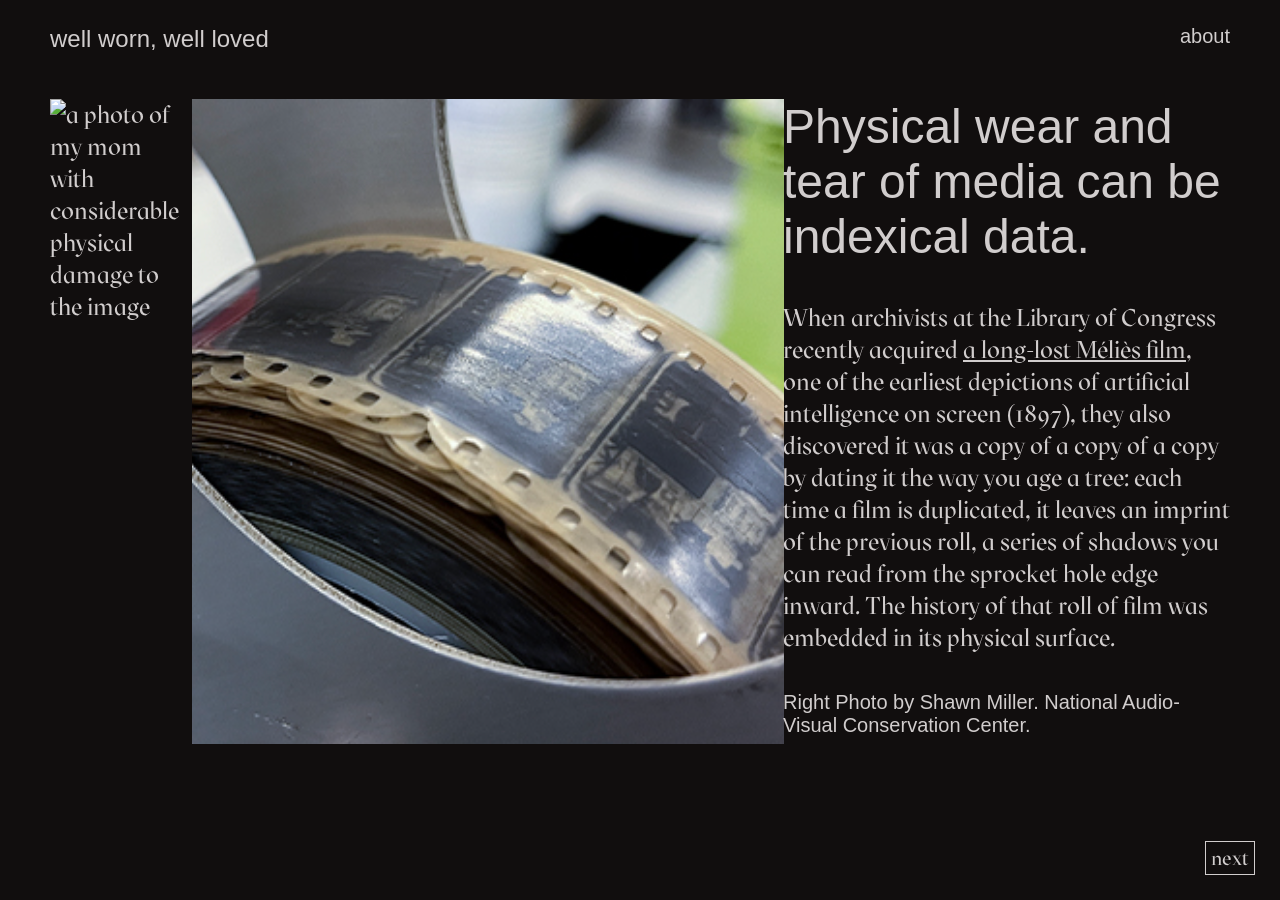
==== index.html @ 28e932f4 "first commit" ====
<!DOCTYPE html>
<html lang="en">

<head>
    <meta charset="UTF-8">
    <meta name="viewport" content="width=device-width, initial-scale=1.0">
    <title>Well Worn // Well Loved</title>
    <link rel="preconnect" href="https://fonts.googleapis.com">
    <link rel="preconnect" href="https://fonts.gstatic.com" crossorigin>
    <link
        href="https://fonts.googleapis.com/css2?family=Alike+Angular&family=Iosevka+Charon+Mono:ital,wght@0,300;0,400;0,500;0,700;1,300;1,400;1,500;1,700&display=swap"
        rel="stylesheet">
    <link rel="stylesheet" href="style.css">
</head>

<body>
    <nav>
        <a href="./index.html"><h1>well worn, well loved</h1></a>
        <a href="./about.html">about</a>
    </nav>

    <main>
        <div id="left">
            <div class="two-up">
                <img src="assets/pierrot.gif" alt="a photo of my mom with considerable physical damage to the image" />
                <img src="assets/negative.png" alt="a photo of my mom with considerable physical damage to the image" />
            </div>


        </div>
        <div id="right">
    <h2>Physical wear and tear of media can be indexical data.</h2>

    <p>When archivists at the Library of Congress recently acquired <a href="https://www.loc.gov/item/2026125501/?loclr=blogloc">a long-lost Méliès film</a>, one of the earliest depictions of artificial intelligence on screen (1897),  they also discovered it was a copy of a copy of a copy by dating it the way you age a tree: each time a film is duplicated, it leaves an imprint of the previous roll, a series of shadows you can read from the sprocket hole edge inward. The history of that roll of film was embedded in its physical surface.</p>
    
    <em class="fig-credit">Right Photo by Shawn Miller. National Audio-Visual Conservation Center.</em>
        </div>
    </main>
    <div class="two-up button-div">
        <a class="button" href="./intro.html">next</a>

    </div>

</body>

</html>
---- style.css ----
@font-face {
    font-family: 'Mazius Display-Regular';
    src: url('./assets/fonts/MaziusDisplay-Regular.otf') format('opentype'),
        url('./assets/fonts/MaziusDisplay-Regular.woff') format('woff'),
        url('./assets/fonts/MaziusDisplay-Regular.woff2') format('woff2');
}

@font-face {
    font-family: 'Mazius Display-ExtraItalic';
    src: url('./assets/fonts/MaziusDisplay-ExtraItalic.otf') format('opentype'),
        url('./assets/fonts/MaziusDisplay-ExtraItalic.woff') format('woff'),
        url('./assets/fonts/MaziusDisplay-ExtraItalic.woff2') format('woff2');
}

@font-face {
    font-family: 'Mazius Display-Bold';
    src: url('./assets/fonts/MaziusDisplay-Bold.otf') format('opentype'),
        url('./assets/fonts/MaziusDisplay-Bold.woff') format('woff'),
        url('./assets/fonts/MaziusDisplay-Bold.woff2') format('woff2');
}

:root {
    --bg-color: #110e0e;
    --text-color: #d1cdcd;
    --font-size-small: 20px;
    --font-size-base: 24px;
    --font-size-large: 24px;
    --space: 25px;
    --font-family: 'Mazius Display-Regular', 'Arial', sans-serif;
    --font-italic: 'Mazius Display-ExtraItalic', 'Arial', sans-serif;
    --font-family-bold: 'Mazius Display-Bold', 'Arial', sans-serif;
    
}

body {
    margin: 0;
    padding: calc(var(--space)*2);
    color: var(--text-color);
    font-family: var(--font-family);
    background-color: var(--bg-color);
    font-size: var(--font-size-base);
}

.button {
    padding: 3px 5px;
    border: 1px solid var(--text-color);
    color: var(--text-color);
    text-decoration: none;
    margin-top: var(--space);
    display: inline-block;
    background-color: var(--bg-color);
    cursor: pointer;
    font-size: var(--font-size-small);
}

.button:hover {
    background-color: var(--text-color);
    color: var(--bg-color);
}

.button-div {
    position: fixed;
    bottom: 0;
    right: 0;
    margin: var(--space);

}

h1,
h2,
h3,
h4 {
    font-weight: normal;
}

h1 {
    font-size: var(--font-size-large);
    margin: 0;
    /* font-family: var(--font-italic); */
}

h2 {
    font-size: calc(var(--font-size-large) * 2);
    margin-top: 0;
    margin-bottom: 0;
    font-family: var(--font-italic);
}

p {
    margin: calc(var(--space)/2) 0;
}

.fig-credit {
    font-size: var(--font-size-small);
    font-family: var(--font-italic);
    font-style: normal;
}

nav {
    position: fixed;
    top: 0;
    left: 0;
    display: flex;
    justify-content: space-between;

    padding: var(--space) calc(var(--space) * 2);
    width: calc(100% - var(--space)*4);
    background-color: var(--bg-color);
}

nav a {
    text-decoration: none;
    font-family: var(--font-italic);
    font-size: var(--font-size-small);
}

nav a h1 {
    font-family: var(--font-family-italic);
}

a,
a:link,
a:visited {
    color: inherit;
}

main {
    margin-top: calc(var(--space) + var(--font-size-large));
    display: flex;
    flex-direction: row;
    align-items: flex-start;
    justify-content: flex-start;
    align-content: flex-start;
    gap: calc(var(--space) * 2);
    width: calc(100%);
}

main>div {
    display: flex;
    flex-direction: column;
    gap: calc(var(--space)/1);
    width: 50%;
}

main>div.cable {
    gap: calc(var(--space)/4);
}

main #right {
    width: calc(40% - var(--space));
}

main #left {
    width: calc(60% - var(--space));
}

main>div img {
    width: 98%;
    height: auto;
}
#demo .two-up{
    margin-top: 8px;
    gap: calc(var(--space)*2);
    justify-content: center;
}
main#demo{
    gap: 0;
}
.two-up {
    display: flex;
    align-items: flex-start;
    gap: calc(var(--space)/2);

}
main#demo #left{

 width: calc(55% - var(--space));
}
main#demo #right{
    width: calc(45% - var(--space));
}
#custom {
    width: 100%;
    display: flex;
    flex-direction: column;
    gap: calc(var(--space)/2);
}

/* DEMO */
.upload-area, .generate-area{
    border:1px dashed #d1cdcd;
    display: flex;
}
.upload-area img, .generate-area img{
    opacity: 0;
}
#demo #right{
    border: 1px dashed var(--text-color);
    margin-top: 8px;
}
/* Animations */
@keyframes drawPath {
  from { stroke-dashoffset: 144.7; }
  to   { stroke-dashoffset: 0; }
}

@keyframes fadeIn {
  to { opacity: 1; }
}

svg {
  width: 100%;
  height: auto;
}

svg path {
  fill: none;
  stroke: var(--text-color);
  stroke-miterlimit: 10;
  stroke-dasharray: 144.7;
  stroke-dashoffset: 144.7;
  animation: drawPath 2s linear forwards;
}

svg circle {
  fill: var(--text-color);
  opacity: 0;
  animation: fadeIn 0.04s linear forwards;
}
svg image {
  opacity: 0;
  animation: fadeIn 0.05s linear forwards;
}
#generate-img, #upload-img {
  width: 300px;
  height: 300px;
}

#generate-img {
  opacity: 0;

}
#lightbox {
  display: none;
  position: fixed;
  bottom: 20px;
  left: 20px;
  z-index: 1000;
  background: var(--bg-color);
  border-radius: 0;
  padding: 8px;
  box-shadow: 0 4px 20px rgba(0,0,0,0.15);
  width: 350px;
  border: 1px solid var(--text-color);
}

.lightbox-content {
  position: relative;
  display: flex;
  flex-direction: row;
  align-items: center;
  gap: 8px;
}
.lightbox-content p {
  margin: 0;
  font-size: calc(var(--font-size-small)/1.7);
  color: var(--text-color);
  opacity: 0.8;
  font-family: monospace ;
  flex-basis: 20%;
}
.lightbox-content img {
  width: 100%;
  border-radius: 0;
}

.close {
  position: absolute;
  top: calc(-1 * var(--space)/2);
  left: calc(-1 * var(--space)/4.3);
  cursor: pointer;
  font-size: calc(var(--font-size-large) *1.2 );
  color: var(--text-color);
  opacity: 0.8;
  line-height: 1;
}

.close:hover {
  color: #333;
}

svg image {
  transition: transform 0.2s ease;
  transform-origin: center;
  transform-box: fill-box;
  cursor: pointer;
}

svg image:hover {
  transform: scale(1.5);
}
svg image:not(.selected):hover {
  transform: scale(1.5);
}
@media(max-width:900px) {
    :root{
    --font-size-small: 16px;
    --font-size-base: 18px;
    --font-size-large: 18px;
    --space: 15px;
    }
    main {
        flex-direction: column;
        padding-bottom: calc(var(--space) * 2);
    }
    main > div {
        width: 100%;
    }
    main #right {
        width: 100%;
    }
    main #left {
        width: 100%;        
    }
    #demo .two-up {
        /* flex-direction: column; */
    }
    #generate-img, #upload-img {
        width: 30vw;
        height: 30vw;
    }   
}
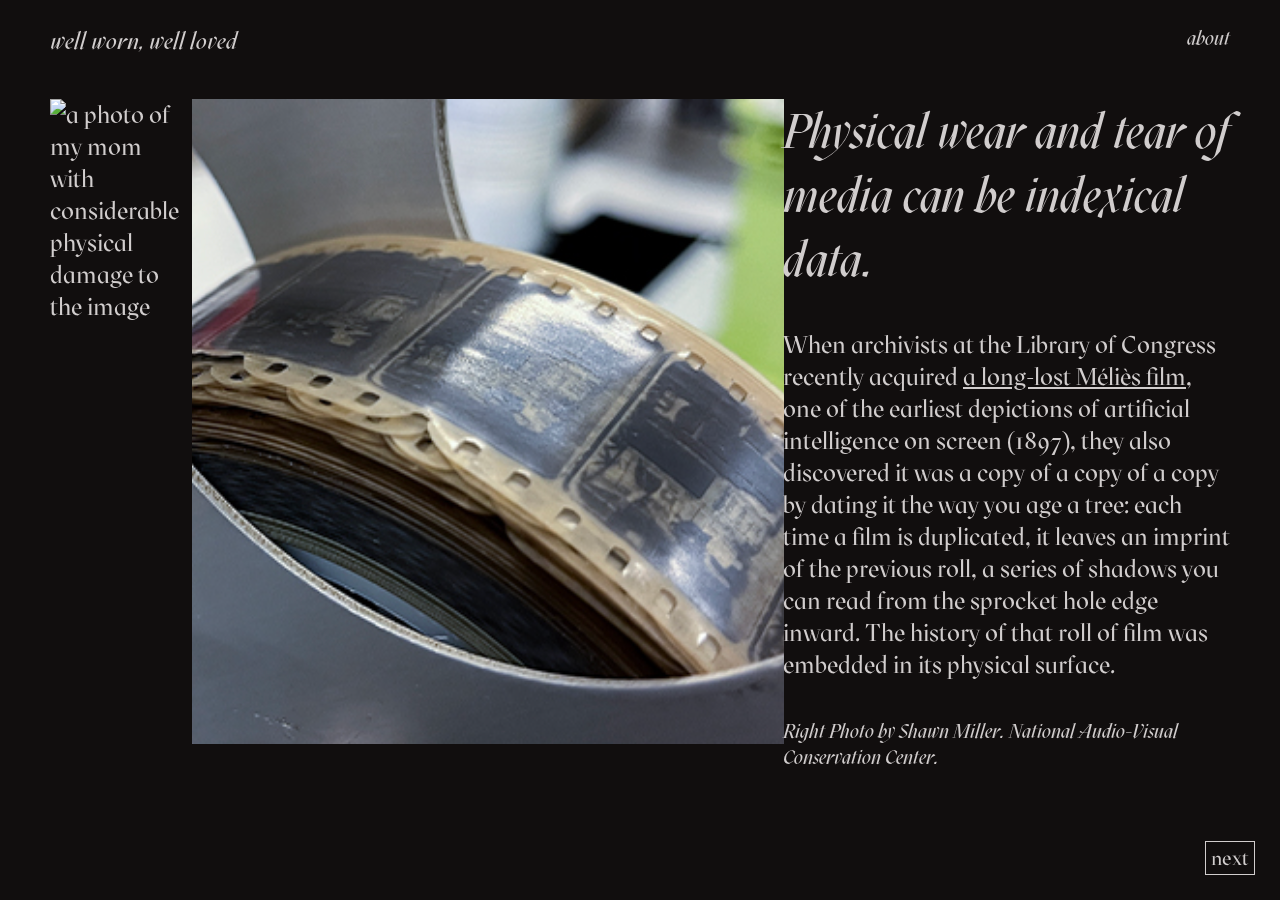
==== commit aefeb5cf: "adds another page and update css" ====
--- a/index.html
+++ b/index.html
@@ -10,7 +10,7 @@
     <link
         href="https://fonts.googleapis.com/css2?family=Alike+Angular&family=Iosevka+Charon+Mono:ital,wght@0,300;0,400;0,500;0,700;1,300;1,400;1,500;1,700&display=swap"
         rel="stylesheet">
-    <link rel="stylesheet" href="style.css">
+    <link rel="stylesheet" href="./style.css">
 </head>
 
 <body>
@@ -37,7 +37,7 @@
         </div>
     </main>
     <div class="two-up button-div">
-        <a class="button" href="./intro.html">next</a>
+        <a class="button" href="./mywork.html">next</a>
 
     </div>
 
--- a/style.css
+++ b/style.css
@@ -8,7 +8,7 @@
 @font-face {
     font-family: 'Mazius Display-ExtraItalic';
     src: url('./assets/fonts/MaziusDisplay-ExtraItalic.otf') format('opentype'),
-        url('./assets/fonts/MaziusDisplay-ExtraItalic.woff') format('woff'),
+        url('./assets/fonts/MaziusDisplay-Extraitalic.woff') format('woff'),
         url('./assets/fonts/MaziusDisplay-ExtraItalic.woff2') format('woff2');
 }
 
@@ -243,8 +243,8 @@
 #lightbox {
   display: none;
   position: fixed;
-  bottom: 20px;
-  left: 20px;
+  bottom: calc(var(--space) * 3);
+  left: 30%;
   z-index: 1000;
   background: var(--bg-color);
   border-radius: 0;
